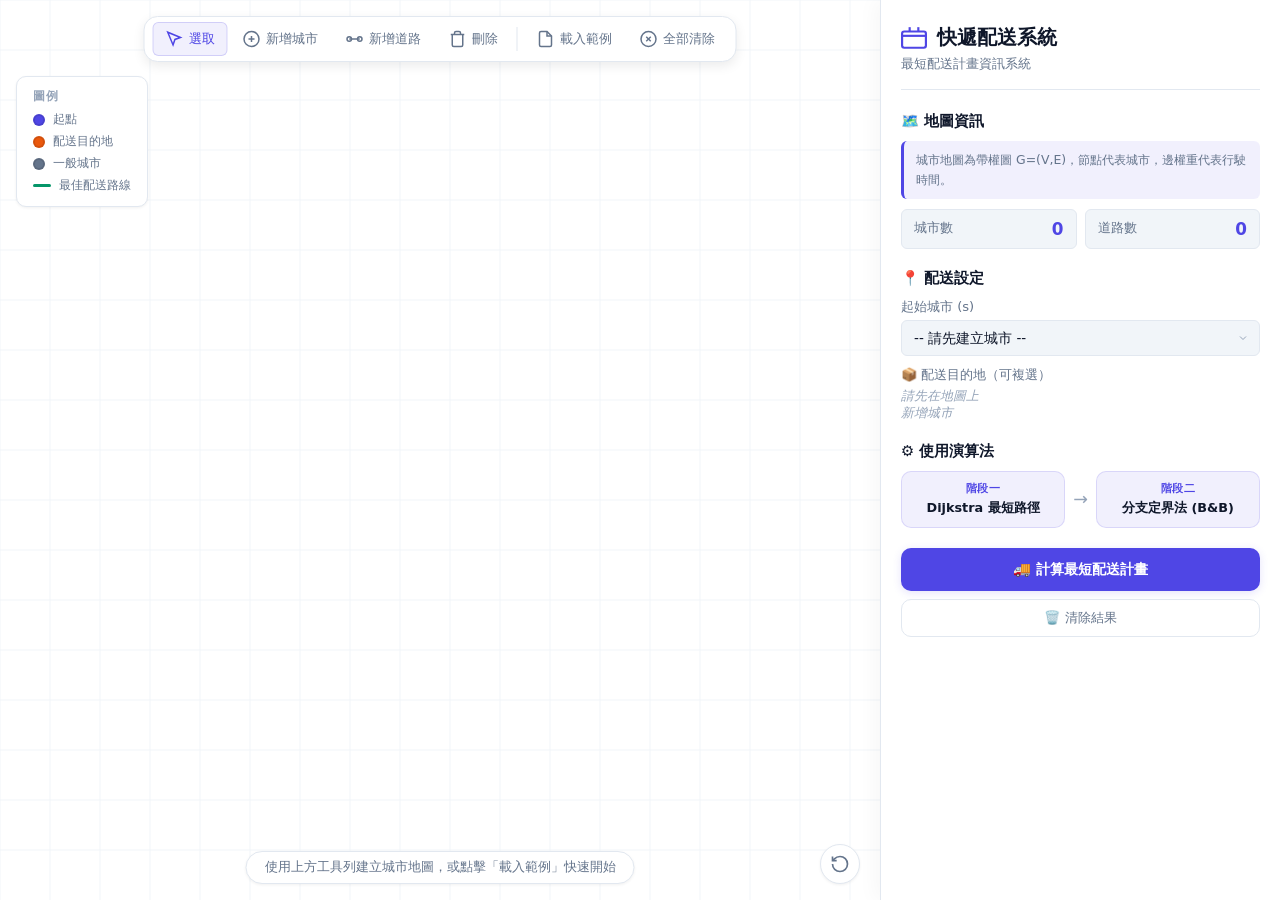
==== index.html @ fc793781 "chore: add root index.html for GitHub Pages redirect" ====
<!DOCTYPE html>
<html>
<head>
    <meta charset="UTF-8">
    <meta http-equiv="refresh" content="0; url=ExpressDeliveryDemo/index.html">
    <title>快遞物流最短配送系統</title>
</head>
<body>
    <p>正在載入系統，若未自動跳轉請 <a href="ExpressDeliveryDemo/index.html">點此</a>。</p>
</body>
</html>
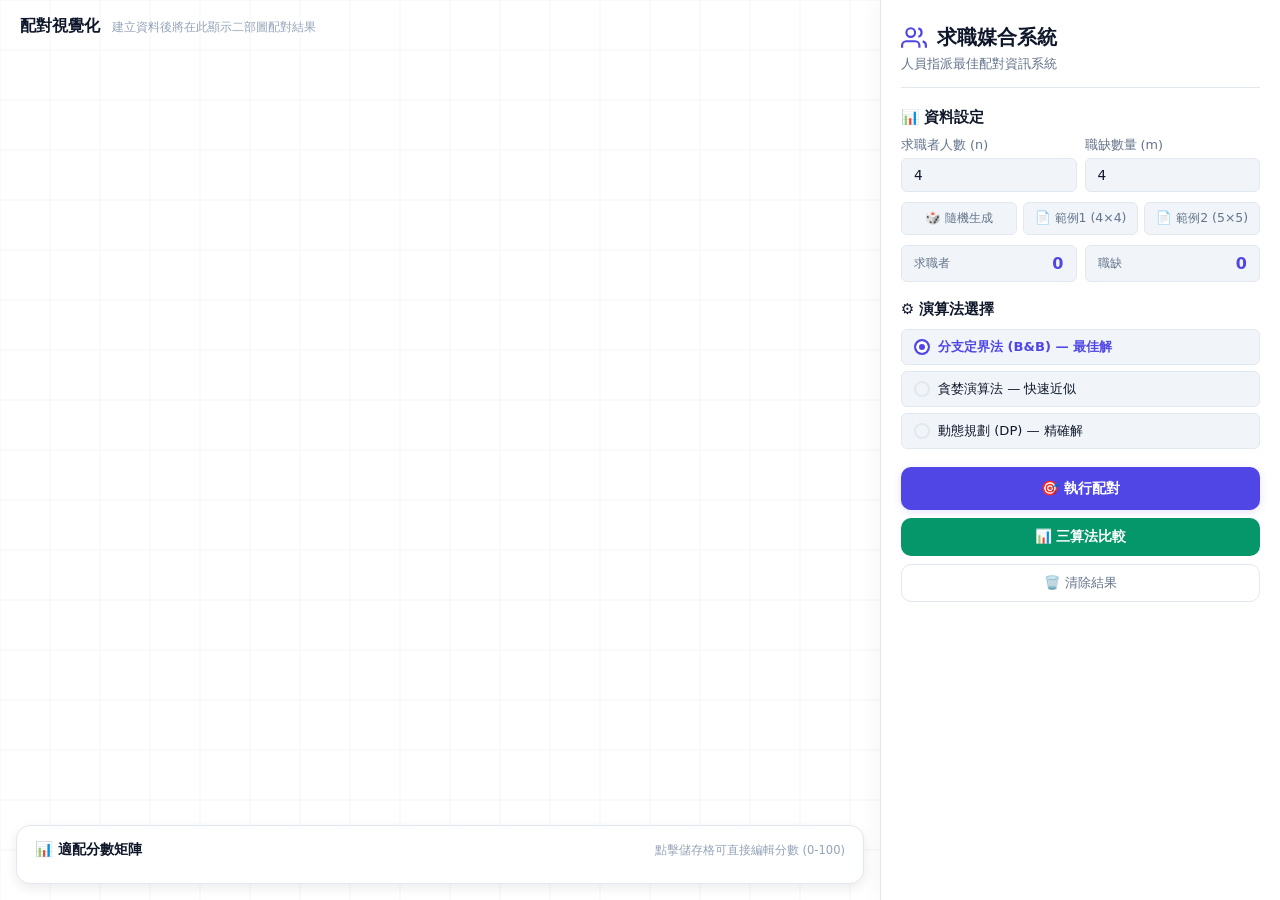
==== commit a2bb57aa: "feat: Assignment 3 - Job Matching System with B&B, Greedy, DP" ====
--- a/index.html
+++ b/index.html
@@ -2,10 +2,10 @@
 <html>
 <head>
     <meta charset="UTF-8">
-    <meta http-equiv="refresh" content="0; url=ExpressDeliveryDemo/index.html">
-    <title>快遞物流最短配送系統</title>
+    <meta http-equiv="refresh" content="0; url=JobMatchingSystem/index.html">
+    <title>求職媒合最佳配對系統</title>
 </head>
 <body>
-    <p>正在載入系統，若未自動跳轉請 <a href="ExpressDeliveryDemo/index.html">點此</a>。</p>
+    <p>正在載入系統，若未自動跳轉請 <a href="JobMatchingSystem/index.html">點此</a>。</p>
 </body>
 </html>
